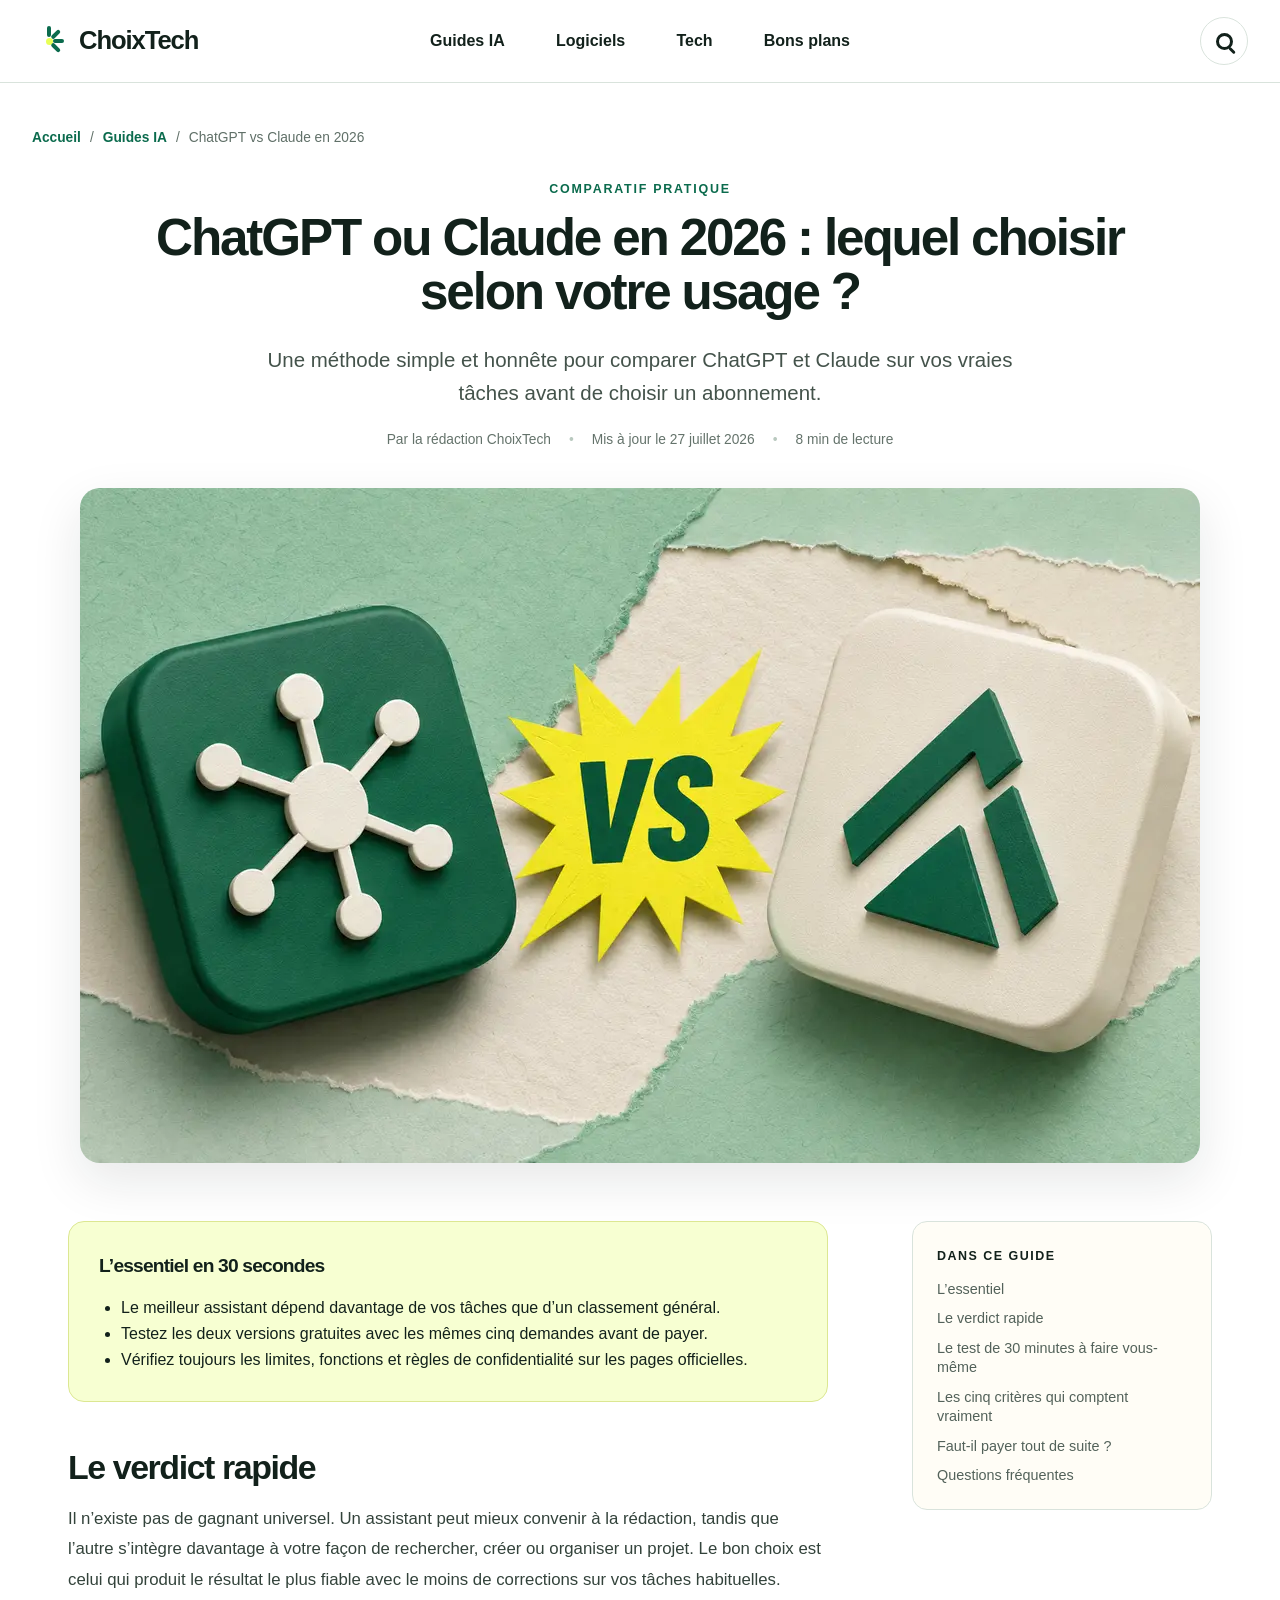
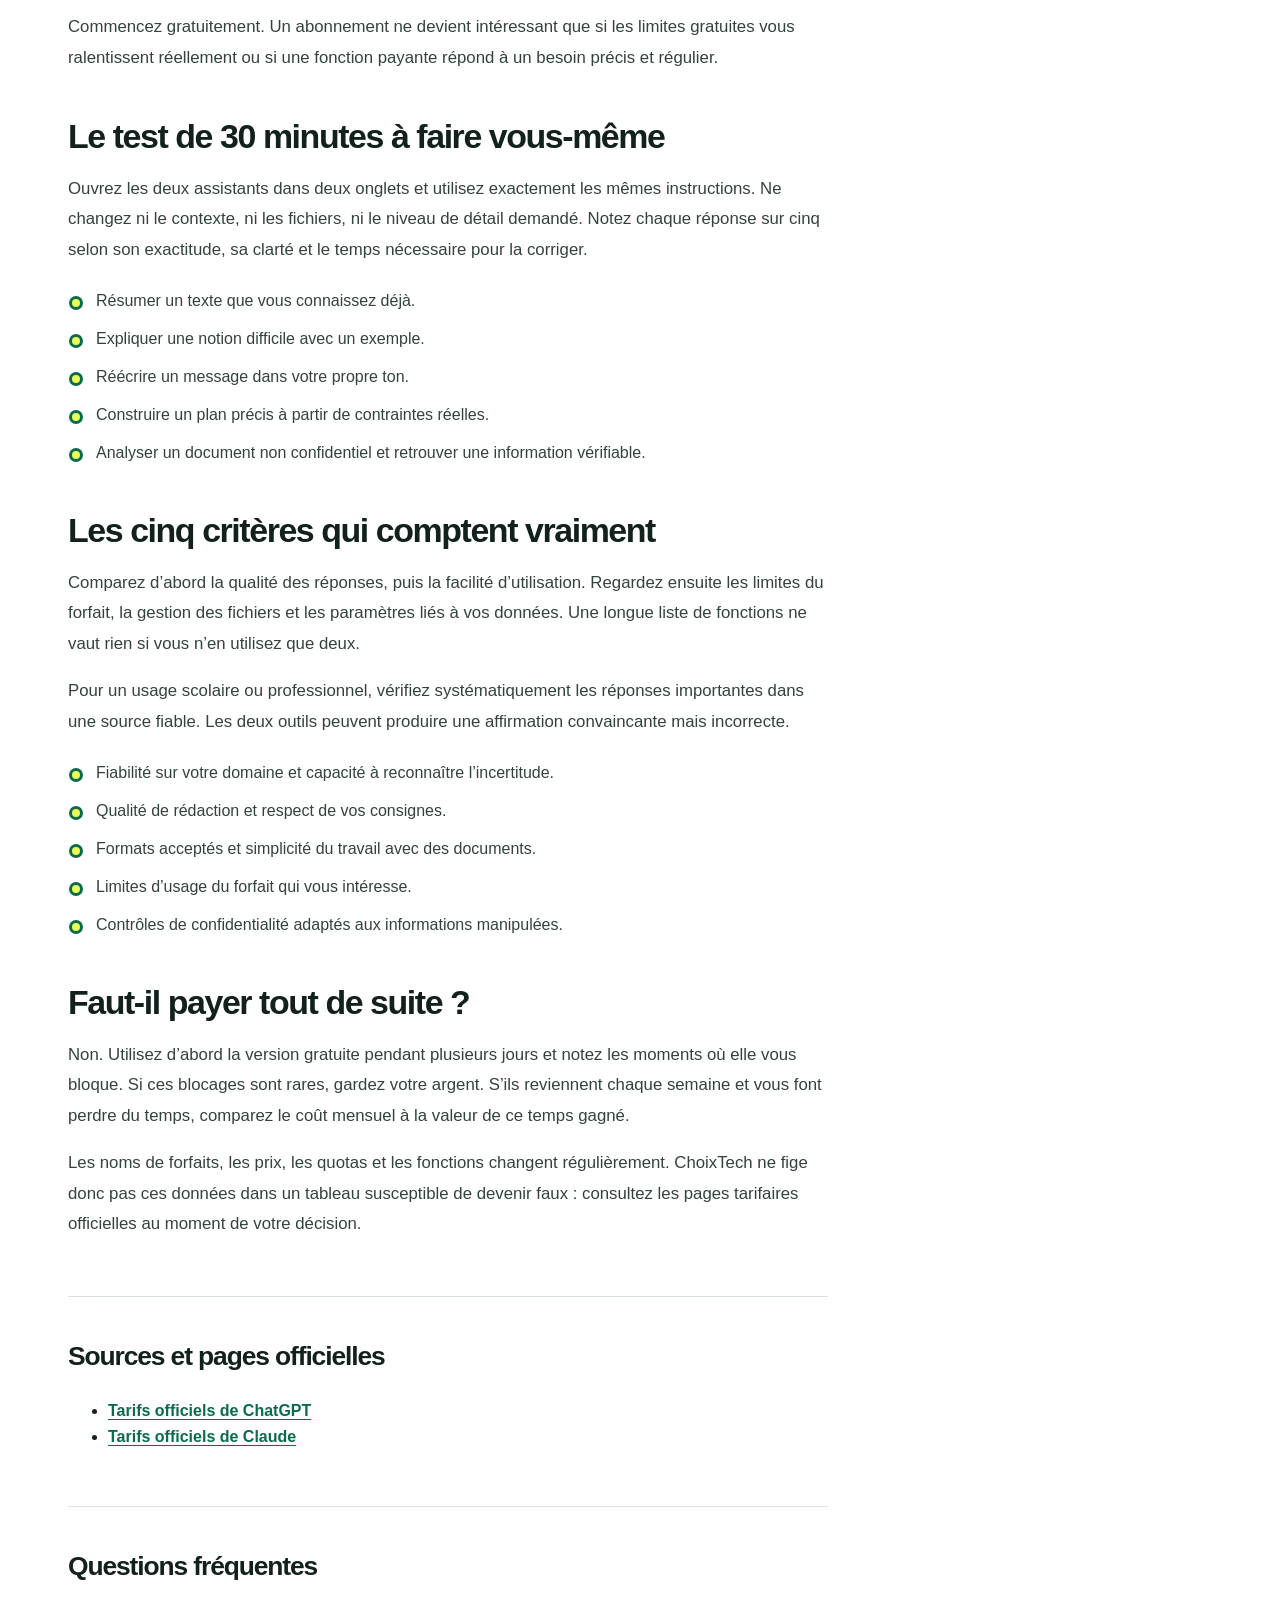
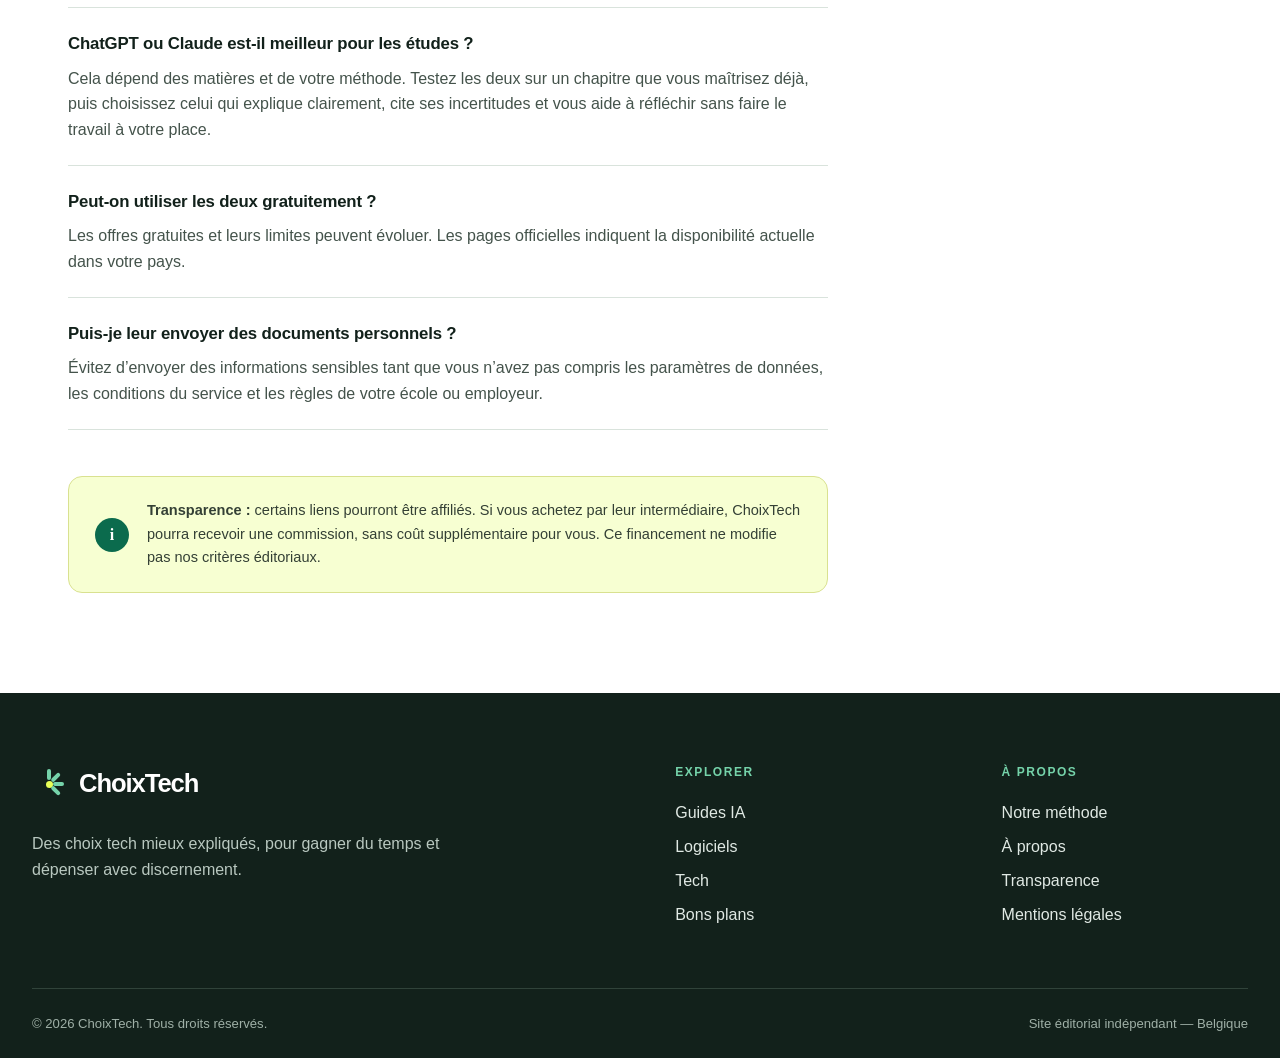
==== guides-ia/chatgpt-vs-claude-2026/index.html @ 821b6a8f "Deploy ChoixTech to GitHub Pages" ====
<!doctype html>
<html lang="fr-BE">
<head>
  <meta charset="utf-8">
  <meta name="viewport" content="width=device-width,initial-scale=1">
  <title>ChatGPT ou Claude en 2026 : lequel choisir selon votre usage ? | ChoixTech</title>
  <meta name="description" content="Une méthode simple et honnête pour comparer ChatGPT et Claude sur vos vraies tâches avant de choisir un abonnement.">
  <meta name="robots" content="index,follow,max-image-preview:large,max-snippet:-1,max-video-preview:-1">
  <link rel="canonical" href="https://choixtech.de5.net/guides-ia/chatgpt-vs-claude-2026/">
  <link rel="icon" href="/favicon.svg" type="image/svg+xml">
  <link rel="stylesheet" href="/styles.css">
  <meta property="og:type" content="article">
  <meta property="og:locale" content="fr_BE">
  <meta property="og:site_name" content="ChoixTech">
  <meta property="og:title" content="ChatGPT ou Claude en 2026 : lequel choisir selon votre usage ? | ChoixTech">
  <meta property="og:description" content="Une méthode simple et honnête pour comparer ChatGPT et Claude sur vos vraies tâches avant de choisir un abonnement.">
  <meta property="og:url" content="https://choixtech.de5.net/guides-ia/chatgpt-vs-claude-2026/">
  <meta property="og:image" content="https://choixtech.de5.net/images/compare-ai.webp">
  <meta name="twitter:card" content="summary_large_image">
  <meta name="twitter:title" content="ChatGPT ou Claude en 2026 : lequel choisir selon votre usage ? | ChoixTech">
  <meta name="twitter:description" content="Une méthode simple et honnête pour comparer ChatGPT et Claude sur vos vraies tâches avant de choisir un abonnement.">
  <meta name="twitter:image" content="https://choixtech.de5.net/images/compare-ai.webp">
</head>
<body>

  <a class="skip-link" href="#contenu">Aller au contenu</a>
  <header class="site-header">
    <div class="site-container header-inner">
      
  <a class="brand" href="/" aria-label="ChoixTech, accueil">
    <span class="brand-mark" aria-hidden="true"><i></i><i></i><i></i><i></i></span>
    <span>ChoixTech</span>
  </a>
      <nav class="desktop-nav" aria-label="Navigation principale">
        <a href="/guides-ia/">Guides IA</a><a href="/logiciels/">Logiciels</a><a href="/tech/">Tech</a><a href="/bons-plans/">Bons plans</a>
      </nav>
      <a class="search-shortcut" href="/#articles" aria-label="Parcourir les derniers guides">
        <span aria-hidden="true"></span>
      </a>
      <details class="mobile-menu">
        <summary aria-label="Ouvrir le menu"><span></span><span></span><span></span></summary>
        <nav aria-label="Navigation mobile">
          <a href="/guides-ia/">Guides IA</a><a href="/logiciels/">Logiciels</a><a href="/tech/">Tech</a><a href="/bons-plans/">Bons plans</a>
        </nav>
      </details>
    </div>
  </header>

  <main class="article-shell" id="contenu">
    <div class="site-container">
      <nav class="breadcrumb" aria-label="Fil d’Ariane">
        <a href="/">Accueil</a><span aria-hidden="true">/</span>
        <a href="/guides-ia/">Guides IA</a><span aria-hidden="true">/</span>
        <span aria-current="page">ChatGPT vs Claude en 2026</span>
      </nav>
      <header class="article-header">
        <p class="eyebrow">Comparatif pratique</p>
        <h1>ChatGPT ou Claude en 2026 : lequel choisir selon votre usage ?</h1>
        <p class="article-deck">Une méthode simple et honnête pour comparer ChatGPT et Claude sur vos vraies tâches avant de choisir un abonnement.</p>
        <div class="article-byline">
          <span>Par la rédaction ChoixTech</span>
          <span>Mis à jour le <time datetime="2026-07-27">27 juillet 2026</time></span>
          <span>8 min de lecture</span>
        </div>
      </header>
      <figure class="article-hero-image"><img src="/images/compare-ai.webp" alt="Deux assistants d’intelligence artificielle représentés face à face dans un collage vert et jaune" width="1200" height="675" fetchpriority="high"></figure>
      <div class="article-layout">
        <article class="article-body">
          <section class="takeaway-box" aria-labelledby="a-retenir">
            <h2 id="a-retenir">L’essentiel en 30 secondes</h2>
            <ul><li>Le meilleur assistant dépend davantage de vos tâches que d’un classement général.</li><li>Testez les deux versions gratuites avec les mêmes cinq demandes avant de payer.</li><li>Vérifiez toujours les limites, fonctions et règles de confidentialité sur les pages officielles.</li></ul>
          </section>
          
              <section class="article-section" id="section-1">
                <h2>Le verdict rapide</h2>
                <p>Il n’existe pas de gagnant universel. Un assistant peut mieux convenir à la rédaction, tandis que l’autre s’intègre davantage à votre façon de rechercher, créer ou organiser un projet. Le bon choix est celui qui produit le résultat le plus fiable avec le moins de corrections sur vos tâches habituelles.</p><p>Commencez gratuitement. Un abonnement ne devient intéressant que si les limites gratuites vous ralentissent réellement ou si une fonction payante répond à un besoin précis et régulier.</p>
                
              </section>
              <section class="article-section" id="section-2">
                <h2>Le test de 30 minutes à faire vous-même</h2>
                <p>Ouvrez les deux assistants dans deux onglets et utilisez exactement les mêmes instructions. Ne changez ni le contexte, ni les fichiers, ni le niveau de détail demandé. Notez chaque réponse sur cinq selon son exactitude, sa clarté et le temps nécessaire pour la corriger.</p>
                <ul><li>Résumer un texte que vous connaissez déjà.</li><li>Expliquer une notion difficile avec un exemple.</li><li>Réécrire un message dans votre propre ton.</li><li>Construire un plan précis à partir de contraintes réelles.</li><li>Analyser un document non confidentiel et retrouver une information vérifiable.</li></ul>
              </section>
              <section class="article-section" id="section-3">
                <h2>Les cinq critères qui comptent vraiment</h2>
                <p>Comparez d’abord la qualité des réponses, puis la facilité d’utilisation. Regardez ensuite les limites du forfait, la gestion des fichiers et les paramètres liés à vos données. Une longue liste de fonctions ne vaut rien si vous n’en utilisez que deux.</p><p>Pour un usage scolaire ou professionnel, vérifiez systématiquement les réponses importantes dans une source fiable. Les deux outils peuvent produire une affirmation convaincante mais incorrecte.</p>
                <ul><li>Fiabilité sur votre domaine et capacité à reconnaître l’incertitude.</li><li>Qualité de rédaction et respect de vos consignes.</li><li>Formats acceptés et simplicité du travail avec des documents.</li><li>Limites d’usage du forfait qui vous intéresse.</li><li>Contrôles de confidentialité adaptés aux informations manipulées.</li></ul>
              </section>
              <section class="article-section" id="section-4">
                <h2>Faut-il payer tout de suite ?</h2>
                <p>Non. Utilisez d’abord la version gratuite pendant plusieurs jours et notez les moments où elle vous bloque. Si ces blocages sont rares, gardez votre argent. S’ils reviennent chaque semaine et vous font perdre du temps, comparez le coût mensuel à la valeur de ce temps gagné.</p><p>Les noms de forfaits, les prix, les quotas et les fonctions changent régulièrement. ChoixTech ne fige donc pas ces données dans un tableau susceptible de devenir faux : consultez les pages tarifaires officielles au moment de votre décision.</p>
                
              </section>
          <section class="sources-box"><h2>Sources et pages officielles</h2><ul><li><a href="https://chatgpt.com/pricing/" target="_blank" rel="noopener noreferrer">Tarifs officiels de ChatGPT</a></li><li><a href="https://claude.com/pricing" target="_blank" rel="noopener noreferrer">Tarifs officiels de Claude</a></li></ul></section>
          <section class="faq-block" aria-labelledby="questions">
            <h2 id="questions">Questions fréquentes</h2>
            <div class="faq-item"><h3>ChatGPT ou Claude est-il meilleur pour les études ?</h3><p>Cela dépend des matières et de votre méthode. Testez les deux sur un chapitre que vous maîtrisez déjà, puis choisissez celui qui explique clairement, cite ses incertitudes et vous aide à réfléchir sans faire le travail à votre place.</p></div><div class="faq-item"><h3>Peut-on utiliser les deux gratuitement ?</h3><p>Les offres gratuites et leurs limites peuvent évoluer. Les pages officielles indiquent la disponibilité actuelle dans votre pays.</p></div><div class="faq-item"><h3>Puis-je leur envoyer des documents personnels ?</h3><p>Évitez d’envoyer des informations sensibles tant que vous n’avez pas compris les paramètres de données, les conditions du service et les règles de votre école ou employeur.</p></div>
          </section>
          
  <aside class="disclosure" aria-label="Transparence sur l’affiliation">
    <span class="disclosure-icon" aria-hidden="true">i</span>
    <p><strong>Transparence :</strong> certains liens pourront être affiliés. Si vous achetez par leur intermédiaire, ChoixTech pourra recevoir une commission, sans coût supplémentaire pour vous. Ce financement ne modifie pas nos critères éditoriaux.</p>
  </aside>
        </article>
        <aside class="article-sidebar">
          <div class="article-sidebar-inner">
            <h2>Dans ce guide</h2>
            <nav aria-label="Sommaire de l’article">
              <a href="#a-retenir">L’essentiel</a>
              <a href="#section-1">Le verdict rapide</a><a href="#section-2">Le test de 30 minutes à faire vous-même</a><a href="#section-3">Les cinq critères qui comptent vraiment</a><a href="#section-4">Faut-il payer tout de suite ?</a>
              <a href="#questions">Questions fréquentes</a>
            </nav>
          </div>
        </aside>
      </div>
    </div>
  </main>

  <footer class="site-footer">
    <div class="site-container footer-grid">
      <div class="footer-intro">
        
  <a class="brand" href="/" aria-label="ChoixTech, accueil">
    <span class="brand-mark" aria-hidden="true"><i></i><i></i><i></i><i></i></span>
    <span>ChoixTech</span>
  </a>
        <p>Des choix tech mieux expliqués, pour gagner du temps et dépenser avec discernement.</p>
      </div>
      <div class="footer-column">
        <h2>Explorer</h2>
        <a href="/guides-ia/">Guides IA</a><a href="/logiciels/">Logiciels</a><a href="/tech/">Tech</a><a href="/bons-plans/">Bons plans</a>
      </div>
      <div class="footer-column">
        <h2>À propos</h2>
        <a href="/methodologie/">Notre méthode</a>
        <a href="/a-propos/">À propos</a>
        <a href="/transparence/">Transparence</a>
        <a href="/mentions-legales/">Mentions légales</a>
      </div>
    </div>
    <div class="site-container footer-bottom">
      <p>© 2026 ChoixTech. Tous droits réservés.</p>
      <p>Site éditorial indépendant — Belgique</p>
    </div>
  </footer>
<script type="application/ld+json">{"@context":"https://schema.org","@type":"WebSite","name":"ChoixTech","url":"https://choixtech.de5.net","description":"Des comparatifs indépendants, des guides pratiques et des bons plans expliqués clairement pour choisir vos outils IA, logiciels et produits tech.","inLanguage":"fr-BE","publisher":{"@type":"Organization","name":"ChoixTech","url":"https://choixtech.de5.net"}}</script>
<script type="application/ld+json">{"@context":"https://schema.org","@type":"Article","headline":"ChatGPT ou Claude en 2026 : lequel choisir selon votre usage ?","description":"Une méthode simple et honnête pour comparer ChatGPT et Claude sur vos vraies tâches avant de choisir un abonnement.","image":["https://choixtech.de5.net/images/compare-ai.webp"],"datePublished":"2026-07-27","dateModified":"2026-07-27","inLanguage":"fr-BE","mainEntityOfPage":"https://choixtech.de5.net/guides-ia/chatgpt-vs-claude-2026/","author":{"@type":"Organization","name":"Rédaction ChoixTech","url":"https://choixtech.de5.net/a-propos/"},"publisher":{"@type":"Organization","name":"ChoixTech","url":"https://choixtech.de5.net"}}</script>
<script type="application/ld+json">{"@context":"https://schema.org","@type":"BreadcrumbList","itemListElement":[{"@type":"ListItem","position":1,"name":"Accueil","item":"https://choixtech.de5.net/"},{"@type":"ListItem","position":2,"name":"Guides IA","item":"https://choixtech.de5.net/guides-ia/"},{"@type":"ListItem","position":3,"name":"ChatGPT vs Claude en 2026","item":"https://choixtech.de5.net/guides-ia/chatgpt-vs-claude-2026/"}]}</script>
</body>
</html>
---- styles.css ----
:root {
  --ink: #12211b;
  --muted: #44534b;
  --green: #0b6b4d;
  --green-dark: #07543d;
  --lemon: #e8ff57;
  --lemon-pale: #f7ffd2;
  --mint: #e9f7f0;
  --paper: #fffdf6;
  --line: #d9e3dc;
  --white: #fff;
  --content: 1336px;
  --shadow: 0 18px 50px rgba(18, 33, 27, 0.1);
}

* { box-sizing: border-box; }
html { scroll-behavior: smooth; }
body {
  margin: 0;
  background: var(--white);
  color: var(--ink);
  font-family: "Avenir Next", "Segoe UI", "Helvetica Neue", Arial, sans-serif;
  font-size: 16px;
  line-height: 1.62;
  -webkit-font-smoothing: antialiased;
}
a { color: inherit; text-decoration: none; }
img { display: block; max-width: 100%; }
h1, h2, h3, p { margin-top: 0; }
h1, h2, h3, .brand {
  font-family: "Arial Black", "Avenir Next", "Segoe UI", Arial, sans-serif;
  letter-spacing: -0.042em;
}
::selection { background: var(--lemon); }
:focus-visible { outline: 3px solid var(--green); outline-offset: 4px; }
.site-container { width: min(calc(100% - 64px), var(--content)); margin-inline: auto; }
.skip-link {
  position: fixed; z-index: 100; top: 12px; left: 12px;
  padding: 10px 16px; border-radius: 999px; background: var(--ink);
  color: #fff; transform: translateY(-160%);
}
.skip-link:focus { transform: translateY(0); }

.site-header {
  position: sticky; z-index: 50; top: 0; border-bottom: 1px solid var(--line);
  background: rgba(255,255,255,.94); backdrop-filter: blur(16px);
}
.header-inner {
  display: grid; grid-template-columns: 1fr auto 1fr;
  align-items: center; min-height: 82px;
}
.brand {
  display: inline-flex; align-items: center; justify-self: start; gap: 13px;
  width: max-content; font-size: clamp(1.35rem,2vw,1.85rem); font-weight: 900;
}
.brand-mark { position: relative; display: inline-block; width: 34px; height: 34px; flex: 0 0 34px; }
.brand-mark::before {
  position: absolute; top: 14px; left: 14px; width: 7px; height: 7px;
  border-radius: 50%; background: var(--lemon); content: "";
}
.brand-mark i {
  position: absolute; top: 2px; left: 15px; width: 4px; height: 11px;
  border-radius: 99px; background: var(--green); transform-origin: 2px 15px;
}
.brand-mark i:nth-child(2){transform:rotate(45deg)}
.brand-mark i:nth-child(3){transform:rotate(90deg)}
.brand-mark i:nth-child(4){transform:rotate(135deg)}
.desktop-nav { display:flex; align-items:center; gap:clamp(28px,4vw,64px); font-weight:750; }
.desktop-nav a { position:relative; padding-block:28px; }
.desktop-nav a::after {
  position:absolute; right:0; bottom:20px; left:0; height:3px; border-radius:99px;
  background:var(--green); content:""; transform:scaleX(0); transform-origin:left;
  transition:transform .18s ease;
}
.desktop-nav a:hover::after { transform:scaleX(1); }
.search-shortcut {
  display:grid; width:48px; height:48px; place-items:center; justify-self:end;
  border:1px solid var(--line); border-radius:50%; transition:.18s ease;
}
.search-shortcut span {
  position:relative; width:17px; height:17px; border:3px solid var(--ink); border-radius:50%;
}
.search-shortcut span::after {
  position:absolute; right:-6px; bottom:-5px; width:8px; height:3px;
  border-radius:99px; background:var(--ink); content:""; transform:rotate(45deg);
}
.search-shortcut:hover { border-color:var(--green); background:var(--mint); transform:translateY(-2px); }
.mobile-menu { display:none; }

.hero {
  overflow:hidden; border-bottom:1px solid var(--line);
  background:radial-gradient(circle at 88% 25%,rgba(232,255,87,.2),transparent 28%),linear-gradient(#fff,#fffef9);
}
.hero-grid { display:grid; grid-template-columns:.88fr 1.12fr; align-items:center; min-height:540px; }
.hero-copy { position:relative; z-index:2; padding:72px 36px 76px 0; }
.hero-dash { display:block; width:50px; height:5px; margin-bottom:22px; border-radius:99px; background:var(--lemon); }
.eyebrow {
  margin-bottom:13px; color:var(--green); font-size:.78rem; font-weight:850;
  letter-spacing:.14em; line-height:1.3; text-transform:uppercase;
}
.hero h1 {
  max-width:690px; margin-bottom:22px; font-size:clamp(3.15rem,4.6vw,5rem);
  font-weight:900; line-height:1.02;
}
.hero-lead { max-width:590px; margin-bottom:30px; color:var(--muted); font-size:clamp(1.16rem,1.8vw,1.42rem); }
.hero-actions { display:flex; align-items:center; flex-wrap:wrap; gap:12px; }
.button {
  display:inline-flex; min-height:54px; align-items:center; justify-content:center;
  gap:11px; padding:14px 24px; border:1px solid transparent; border-radius:9px;
  font-weight:850; line-height:1.2; transition:.18s ease;
}
.button-primary { background:var(--green); box-shadow:0 10px 24px rgba(11,107,77,.2); color:#fff; }
.button-primary:hover { background:var(--green-dark); box-shadow:0 14px 32px rgba(11,107,77,.27); transform:translateY(-2px); }
.button-quiet { border-color:#b9c9bf; background:rgba(255,255,255,.75); }
.button-quiet:hover { border-color:var(--green); background:var(--mint); transform:translateY(-2px); }
.hero-visual { align-self:stretch; min-height:540px; }
.hero-visual img { width:100%; height:100%; object-fit:cover; object-position:53% center; }

.trust-strip { border-bottom:1px solid var(--line); }
.trust-grid { display:grid; grid-template-columns:repeat(3,1fr); min-height:88px; }
.trust-grid>div { display:flex; align-items:center; justify-content:center; gap:18px; padding:16px 28px; font-weight:750; }
.trust-grid>div+div { border-left:1px solid var(--line); }
.trust-icon {
  display:grid; width:38px; height:38px; flex:0 0 38px; place-items:center;
  border:2px solid var(--green); color:var(--green); font-size:.82rem; font-weight:900;
}
.shield-icon { border-radius:9px 9px 15px 15px; }
.calendar-icon { border-radius:8px; }
.bubble-icon { border-radius:50%; font-size:1.1rem; }

.section { padding-block:96px; }
.section-tint { background:var(--mint); }
.section-heading {
  display:grid; grid-template-columns:1fr minmax(280px,470px); align-items:end;
  gap:40px; margin-bottom:42px;
}
.section-heading h2,.method-intro h2,.page-hero h1,.article-header h1,.content-page h1 {
  margin-bottom:0; font-size:clamp(2.15rem,4vw,3.65rem); font-weight:900; line-height:1.06;
}
.section-heading>p { margin-bottom:3px; color:var(--muted); font-size:1.05rem; }
.featured-grid,.category-articles { display:grid; grid-template-columns:repeat(3,minmax(0,1fr)); gap:24px; }
.article-card { min-width:0; }
.article-card-link {
  display:flex; height:100%; flex-direction:column; overflow:hidden;
  border:1px solid var(--line); border-radius:14px; background:#fff; transition:.2s ease;
}
.article-card-link:hover { border-color:var(--green); box-shadow:var(--shadow); transform:translateY(-5px); }
.article-card-image {
  aspect-ratio:16/9; overflow:hidden; margin:12px 12px 0; border-radius:9px; background:var(--mint);
}
.article-card-image img { width:100%; height:100%; object-fit:cover; transition:transform .26s ease; }
.article-card-link:hover .article-card-image img { transform:scale(1.025); }
.article-card-placeholder {
  display:grid; aspect-ratio:16/9; margin:12px 12px 0; place-items:center;
  border-radius:9px; background:var(--mint); color:var(--green); font-size:3rem; font-weight:900;
}
.article-card-body { display:flex; flex:1; flex-direction:column; padding:21px 22px 24px; }
.article-card-meta {
  display:flex; justify-content:space-between; gap:16px; margin-bottom:12px;
  color:var(--green); font-size:.75rem; font-weight:850; letter-spacing:.06em; text-transform:uppercase;
}
.article-card h3 { margin-bottom:13px; font-size:clamp(1.35rem,2.2vw,1.75rem); font-weight:900; line-height:1.12; }
.article-card p { margin-bottom:20px; color:var(--muted); font-size:.95rem; }
.text-link { display:inline-flex; align-items:center; gap:8px; margin-top:auto; color:var(--green); font-weight:850; }
.text-link span { transition:transform .18s ease; }
a:hover .text-link span,.text-link:hover span { transform:translateX(4px); }
.text-link-large { margin-top:12px; font-size:1.04rem; }

.category-grid { display:grid; grid-template-columns:repeat(4,minmax(0,1fr)); gap:18px; }
.category-card {
  display:flex; min-height:340px; flex-direction:column; align-items:flex-start;
  padding:28px; border:1px solid rgba(11,107,77,.2); border-radius:18px;
  background:rgba(255,255,255,.86); transition:.18s ease;
}
.category-card:hover { border-color:var(--green); background:#fff; box-shadow:0 16px 40px rgba(11,107,77,.1); transform:translateY(-4px); }
.category-icon {
  display:grid; width:52px; height:52px; margin-bottom:34px; place-items:center;
  border-radius:50%; background:var(--lemon); font-size:1.45rem; font-weight:900;
}
.category-kicker { color:var(--green); font-size:.72rem; font-weight:850; letter-spacing:.09em; text-transform:uppercase; }
.category-card h3 { margin:6px 0 10px; font-size:1.75rem; font-weight:900; }
.category-card p { color:var(--muted); font-size:.92rem; }
.category-count { margin-top:auto; border-bottom:2px solid var(--lemon); font-size:.85rem; font-weight:850; }

.method-section { display:grid; grid-template-columns:.9fr 1.1fr; align-items:start; gap:clamp(60px,9vw,140px); }
.method-intro { position:sticky; top:130px; }
.method-intro h2 { margin-bottom:24px; }
.method-intro>p:not(.eyebrow) { max-width:620px; color:var(--muted); font-size:1.05rem; }
.method-list { margin:0; padding:0; list-style:none; }
.method-list li { display:grid; grid-template-columns:70px 1fr; gap:18px; padding:30px 0; border-top:1px solid var(--line); }
.method-list li:last-child { border-bottom:1px solid var(--line); }
.method-list>li>span { color:var(--green); font-size:.82rem; font-weight:900; }
.method-list h3 { margin-bottom:7px; font-size:1.4rem; }
.method-list p { margin:0; color:var(--muted); }
.disclosure-wrap { padding-bottom:92px; }
.disclosure {
  display:grid; grid-template-columns:auto 1fr; align-items:center; gap:18px;
  padding:22px 26px; border:1px solid #d9e190; border-radius:14px; background:var(--lemon-pale);
}
.disclosure p { margin:0; color:#344035; font-size:.91rem; }
.disclosure-icon {
  display:grid; width:34px; height:34px; place-items:center; border-radius:50%;
  background:var(--green); color:#fff; font-family:Georgia,serif; font-weight:700;
}

.site-footer { padding-top:70px; background:var(--ink); color:#fff; }
.site-footer .brand-mark i { background:#75d3aa; }
.footer-grid { display:grid; grid-template-columns:1.6fr .7fr .7fr; gap:80px; padding-bottom:60px; }
.footer-intro p { max-width:420px; margin:22px 0 0; color:#b9c8c0; }
.footer-column { display:flex; flex-direction:column; align-items:flex-start; gap:8px; }
.footer-column h2 {
  margin-bottom:10px; color:#75d3aa; font-family:inherit; font-size:.75rem;
  letter-spacing:.13em; text-transform:uppercase;
}
.footer-column a { color:#e0e9e4; }
.footer-column a:hover { color:var(--lemon); }
.footer-bottom {
  display:flex; justify-content:space-between; gap:30px; padding-block:24px;
  border-top:1px solid #30433a; color:#9fb0a7; font-size:.82rem;
}
.footer-bottom p { margin:0; }

.page-hero {
  padding:88px 0 72px; border-bottom:1px solid var(--line);
  background:radial-gradient(circle at 88% 20%,rgba(232,255,87,.48),transparent 19%),var(--mint);
}
.page-hero-inner { display:grid; grid-template-columns:.9fr minmax(280px,.55fr); align-items:end; gap:80px; }
.page-hero h1 { margin-bottom:20px; }
.page-hero-copy>p:last-child { max-width:720px; margin:0; color:var(--muted); font-size:1.17rem; }
.page-stat { padding:28px; border:1px solid rgba(11,107,77,.25); border-radius:18px; background:rgba(255,255,255,.72); }
.page-stat strong { display:block; margin-bottom:4px; font-size:2.35rem; line-height:1; }
.page-stat span { color:var(--muted); font-size:.92rem; }
.empty-category {
  display:grid; grid-template-columns:auto 1fr; gap:24px; padding:34px;
  border:1px solid var(--line); border-radius:18px; background:var(--paper);
}
.empty-category>span { display:grid; width:54px; height:54px; place-items:center; border-radius:50%; background:var(--lemon); font-size:1.5rem; }
.empty-category h2 { margin-bottom:8px; font-size:1.5rem; }
.empty-category p { margin:0; color:var(--muted); }

.article-shell { padding:44px 0 100px; }
.breadcrumb { display:flex; flex-wrap:wrap; gap:9px; margin-bottom:32px; color:#607068; font-size:.86rem; }
.breadcrumb a { color:var(--green); font-weight:750; }
.article-header { max-width:1040px; margin-inline:auto; text-align:center; }
.article-header h1 { margin-bottom:24px; }
.article-deck { max-width:780px; margin:0 auto 20px; color:var(--muted); font-size:clamp(1.08rem,2vw,1.28rem); }
.article-byline { display:flex; justify-content:center; flex-wrap:wrap; gap:10px 18px; margin-bottom:36px; color:#64736b; font-size:.86rem; }
.article-byline span+span::before { margin-right:18px; color:#b9c9bf; content:"•"; }
.article-hero-image { overflow:hidden; max-width:1120px; margin:0 auto 58px; border-radius:20px; background:var(--mint); box-shadow:var(--shadow); }
.article-hero-image img { width:100%; aspect-ratio:16/9; object-fit:cover; }
.article-layout { display:grid; grid-template-columns:minmax(0,760px) minmax(220px,300px); justify-content:center; gap:84px; }
.takeaway-box { margin-bottom:46px; padding:28px 30px; border:1px solid #dce792; border-radius:16px; background:var(--lemon-pale); }
.takeaway-box h2 { margin-bottom:14px; font-size:1.2rem; }
.takeaway-box ul { margin:0; padding-left:22px; }
.article-section { margin-bottom:44px; }
.article-section h2 { margin-bottom:17px; font-size:clamp(1.65rem,3vw,2.12rem); line-height:1.16; }
.article-section p { color:#33433b; font-size:1.05rem; line-height:1.82; }
.article-section ul { margin:22px 0; padding:0; list-style:none; }
.article-section li { position:relative; padding-left:28px; color:#33433b; line-height:1.75; }
.article-section li::before {
  position:absolute; top:.72em; left:4px; width:8px; height:8px; border-radius:50%;
  background:var(--lemon); box-shadow:0 0 0 3px var(--green); content:"";
}
.article-section li+li { margin-top:10px; }
.article-sidebar-inner { position:sticky; top:116px; padding:24px; border:1px solid var(--line); border-radius:15px; background:var(--paper); }
.article-sidebar h2 { margin-bottom:14px; font-family:inherit; font-size:.78rem; letter-spacing:.12em; text-transform:uppercase; }
.article-sidebar nav { display:flex; flex-direction:column; gap:10px; }
.article-sidebar a { color:#53625a; font-size:.9rem; line-height:1.35; }
.article-sidebar a:hover { color:var(--green); }
.sources-box,.faq-block { margin-top:56px; padding-top:38px; border-top:1px solid var(--line); }
.sources-box h2,.faq-block h2 { margin-bottom:20px; font-size:1.65rem; }
.sources-box a { color:var(--green); font-weight:750; text-decoration:underline; text-underline-offset:3px; }
.faq-item { padding:22px 0; border-top:1px solid var(--line); }
.faq-item:last-child { border-bottom:1px solid var(--line); }
.faq-item h3 { margin-bottom:8px; font-family:inherit; font-size:1.05rem; letter-spacing:-.01em; }
.faq-item p { margin:0; color:var(--muted); }
.article-body>.disclosure { margin-top:46px; }

.content-page { max-width:860px; padding:72px 0 100px; }
.content-page h1 { margin-bottom:24px; }
.content-page .lead { margin-bottom:44px; color:var(--muted); font-size:1.22rem; }
.content-page section { margin-top:44px; }
.content-page h2 { margin-bottom:14px; font-size:1.65rem; }
.content-page p,.content-page li { color:#33433b; line-height:1.8; }
.content-page li+li { margin-top:8px; }
.legal-placeholder { padding:20px 22px; border:1px solid #e7c96d; border-radius:12px; background:#fff8d8; }
.not-found { min-height:60vh; padding:100px 0; text-align:center; }
.not-found strong { display:block; color:var(--green); font-size:5rem; line-height:1; }
.not-found h1 { margin:18px 0 12px; font-size:2.7rem; }
.not-found p { margin-bottom:28px; color:var(--muted); }

@media (max-width:1080px){
  .site-container{width:min(calc(100% - 48px),var(--content))}
  .desktop-nav{gap:25px}
  .hero-grid{grid-template-columns:.95fr 1.05fr}
  .hero h1{font-size:clamp(2.85rem,5vw,4.1rem)}
  .category-grid{grid-template-columns:repeat(2,minmax(0,1fr))}
  .category-card{min-height:300px}
  .article-layout{grid-template-columns:minmax(0,740px)}
  .article-sidebar{display:none}
}
@media (max-width:820px){
  .site-container{width:min(calc(100% - 36px),var(--content))}
  .header-inner{display:flex; min-height:72px; justify-content:space-between}
  .desktop-nav,.search-shortcut{display:none}
  .mobile-menu{position:relative; display:block}
  .mobile-menu summary{
    display:flex; width:46px; height:46px; cursor:pointer; flex-direction:column;
    align-items:center; justify-content:center; gap:5px; border:1px solid var(--line);
    border-radius:50%; list-style:none;
  }
  .mobile-menu summary::-webkit-details-marker{display:none}
  .mobile-menu summary span{width:18px;height:2px;border-radius:99px;background:var(--ink)}
  .mobile-menu nav{
    position:absolute; top:58px; right:0; display:flex; width:min(310px,calc(100vw - 36px));
    flex-direction:column; gap:4px; padding:12px; border:1px solid var(--line);
    border-radius:14px; background:#fff; box-shadow:var(--shadow);
  }
  .mobile-menu nav a{padding:11px 13px;border-radius:8px;font-weight:750}
  .mobile-menu nav a:hover{background:var(--mint)}
  .hero-grid{grid-template-columns:1fr}
  .hero-copy{padding:68px 0 28px;text-align:center}
  .hero-dash{margin-inline:auto}
  .hero h1,.hero-lead{margin-inline:auto}
  .hero-actions{justify-content:center}
  .hero-visual{min-height:390px}
  .hero-visual img{object-position:center}
  .trust-grid{grid-template-columns:1fr;padding-block:9px}
  .trust-grid>div{justify-content:flex-start;padding:14px 6px}
  .trust-grid>div+div{border-top:1px solid var(--line);border-left:0}
  .section{padding-block:72px}
  .section-heading{grid-template-columns:1fr;gap:18px}
  .featured-grid,.category-articles{grid-template-columns:1fr}
  .method-section{grid-template-columns:1fr;gap:42px}
  .method-intro{position:static}
  .footer-grid{grid-template-columns:1fr 1fr;gap:48px}
  .footer-intro{grid-column:1/-1}
  .page-hero-inner{grid-template-columns:1fr;gap:34px}
  .page-stat{max-width:360px}
}
@media (max-width:560px){
  .site-container{width:min(calc(100% - 28px),var(--content))}
  .brand{gap:9px;font-size:1.32rem}
  .brand-mark{transform:scale(.86);transform-origin:left center}
  .hero-copy{padding-top:52px}
  .hero h1{font-size:clamp(2.45rem,12vw,3.2rem)}
  .hero-actions{align-items:stretch;flex-direction:column}
  .button{width:100%}
  .hero-visual{min-height:285px}
  .section-heading h2,.method-intro h2,.page-hero h1,.article-header h1,.content-page h1{font-size:2.3rem}
  .category-grid{grid-template-columns:1fr}
  .method-list li{grid-template-columns:46px 1fr}
  .disclosure{grid-template-columns:1fr}
  .footer-grid{grid-template-columns:1fr}
  .footer-intro{grid-column:auto}
  .footer-bottom{align-items:flex-start;flex-direction:column;gap:8px}
  .page-hero{padding:58px 0 52px}
  .empty-category{grid-template-columns:1fr}
  .article-header{text-align:left}
  .article-byline{justify-content:flex-start}
  .article-byline span+span::before{display:none}
  .article-hero-image{margin-bottom:38px;border-radius:13px}
  .takeaway-box{padding:22px}
}
@media (prefers-reduced-motion:reduce){
  html{scroll-behavior:auto}
  *,*::before,*::after{transition-duration:.01ms!important}
}
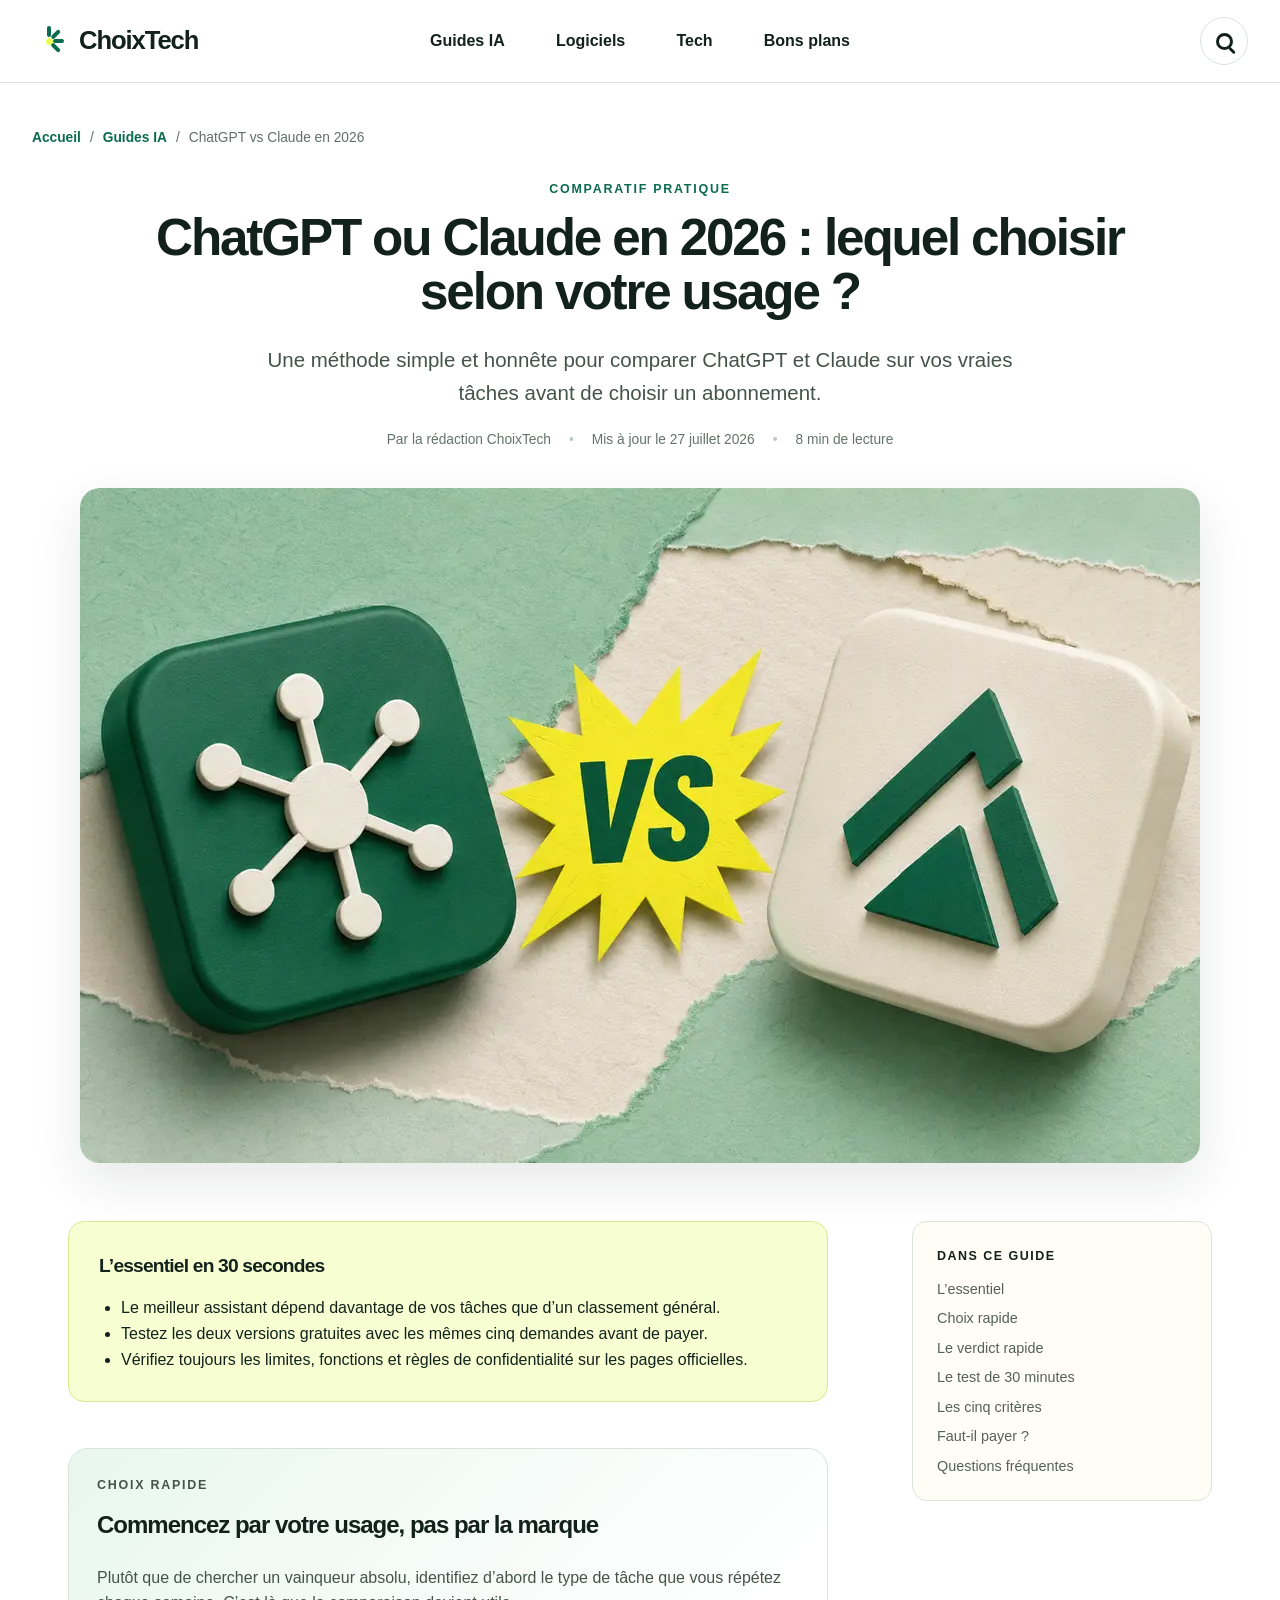
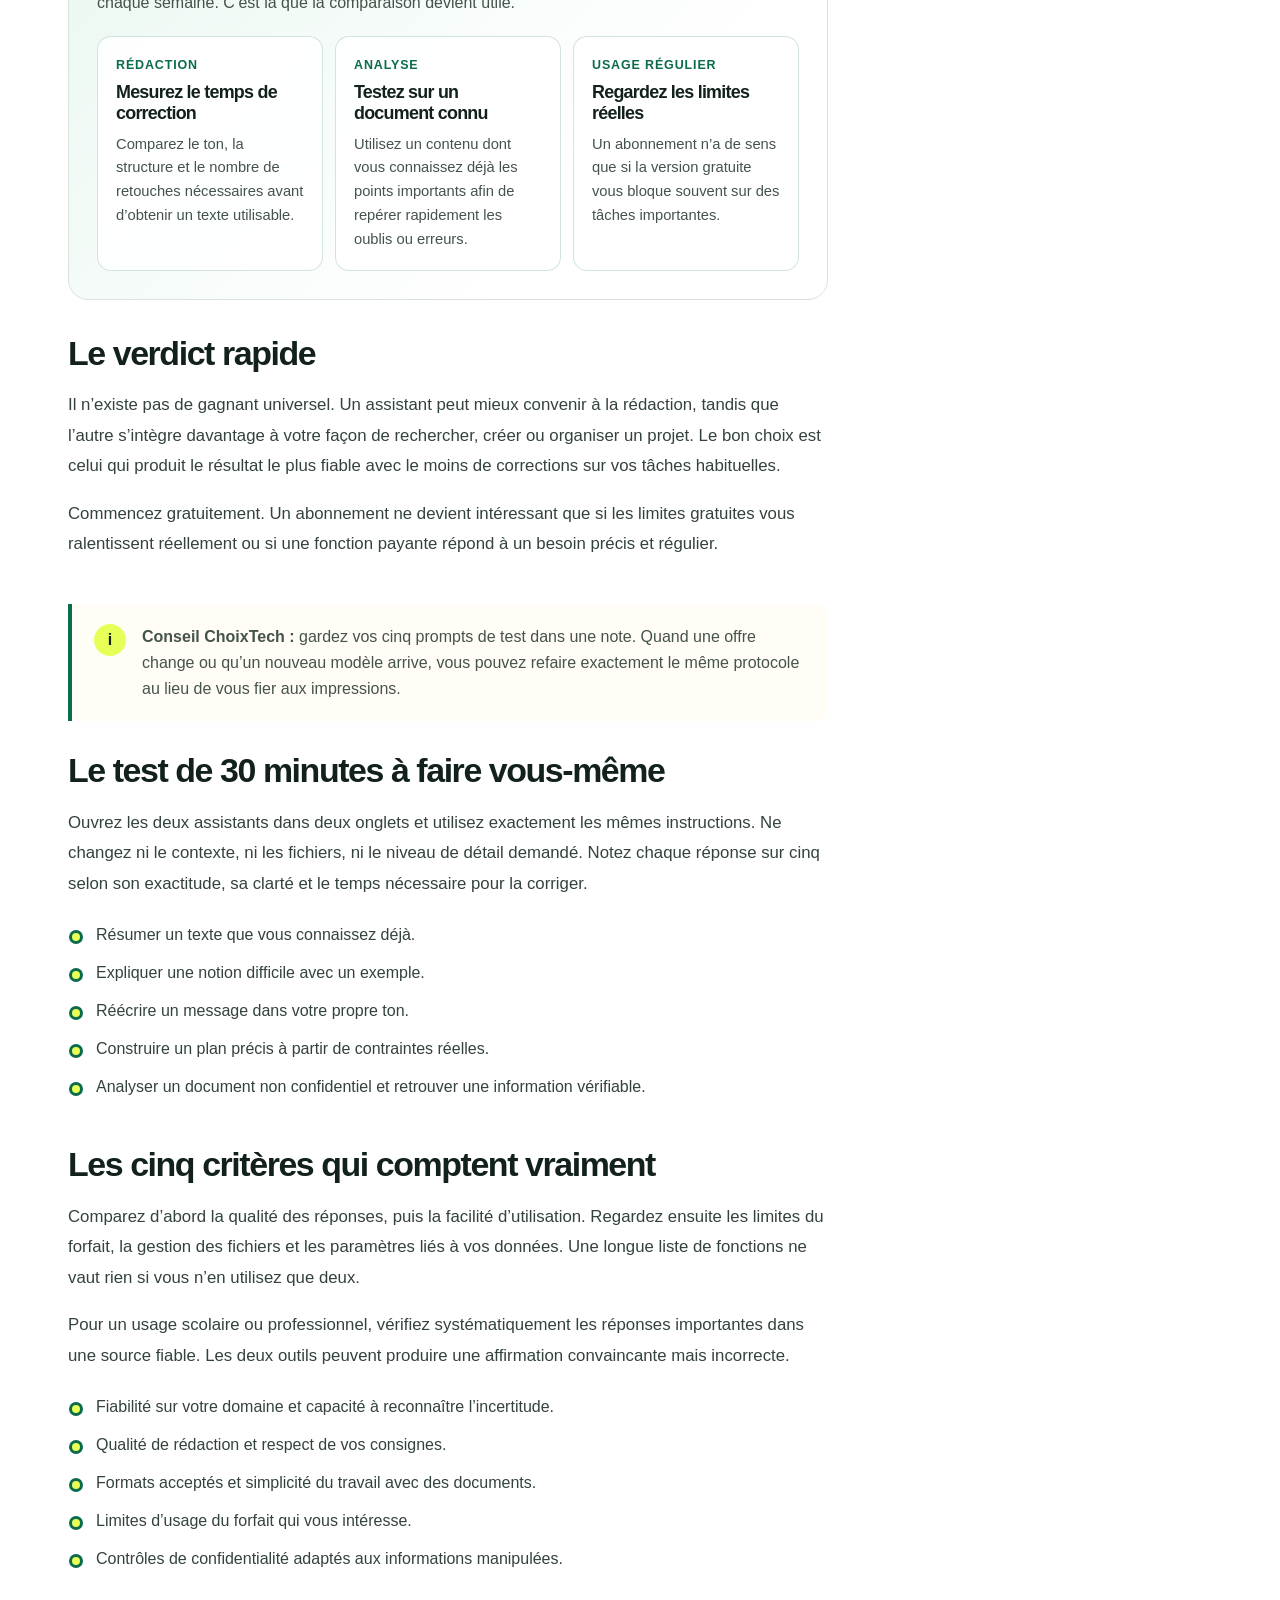
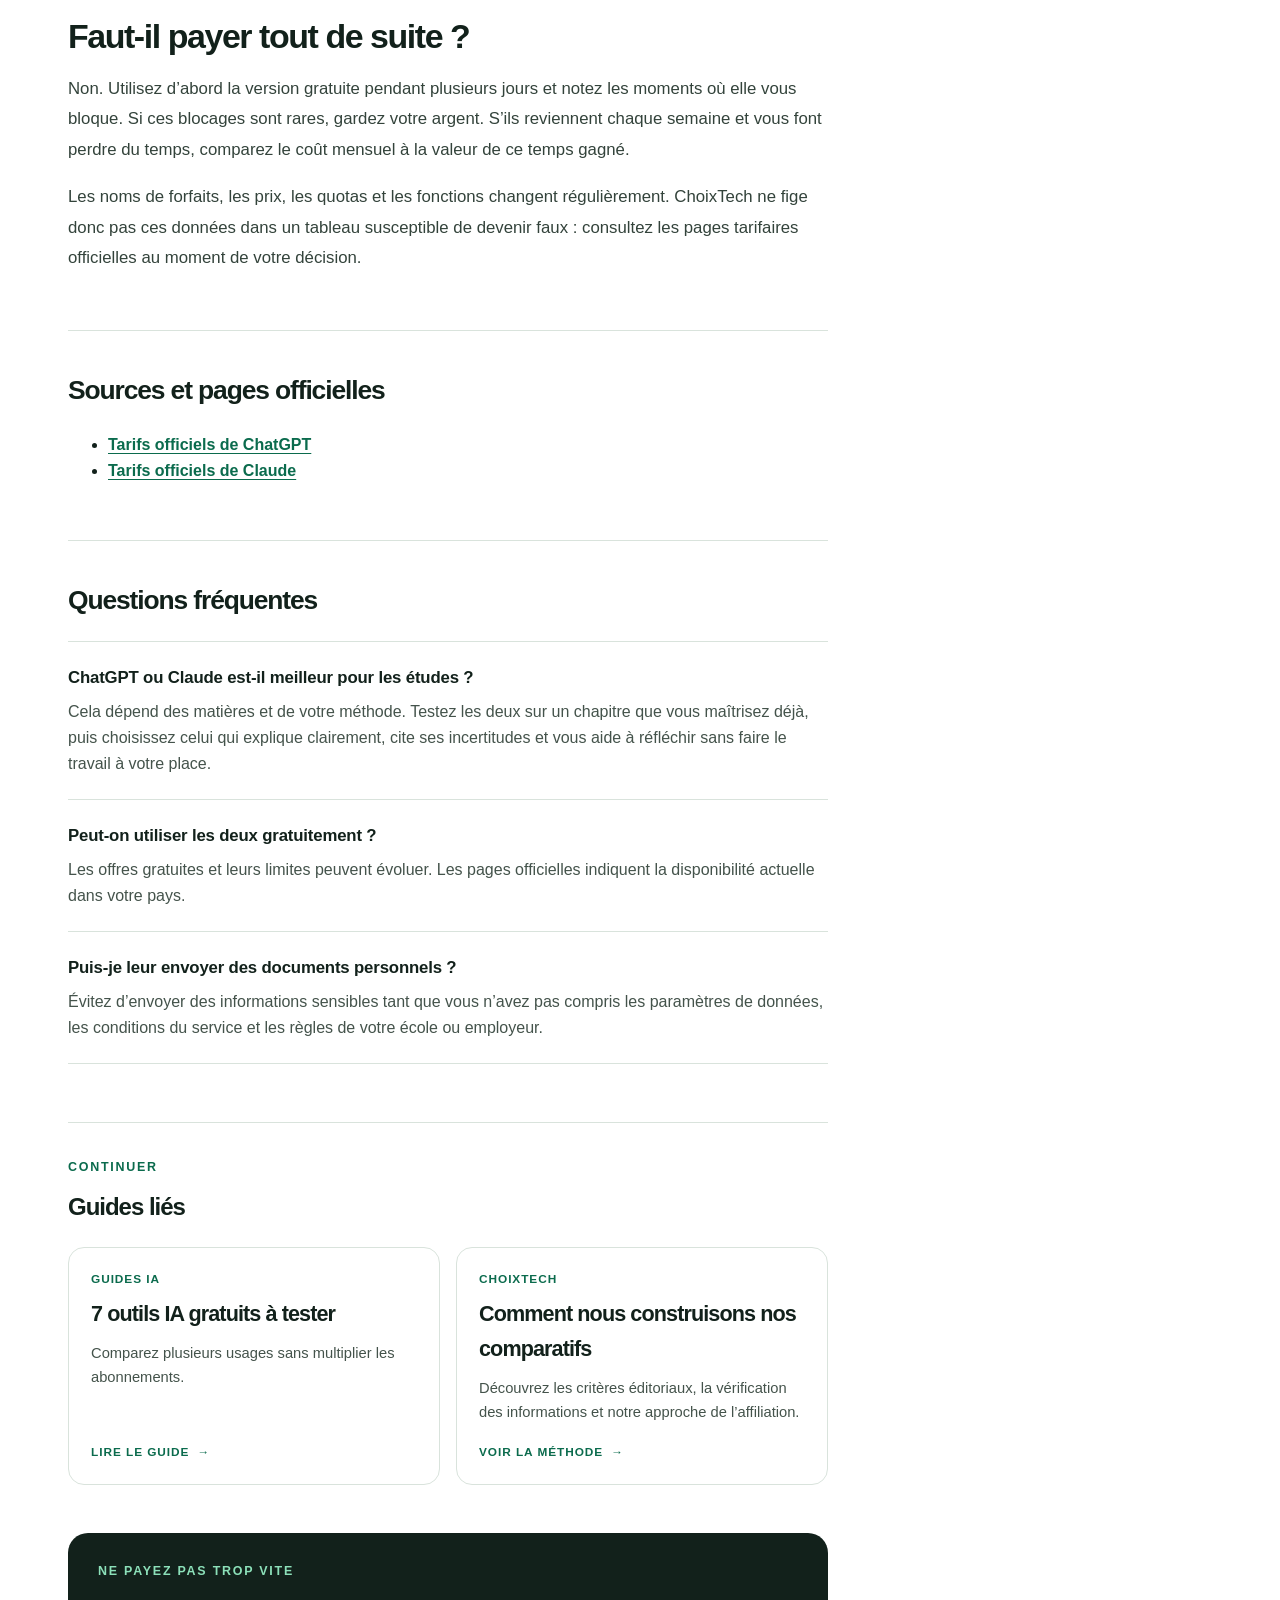
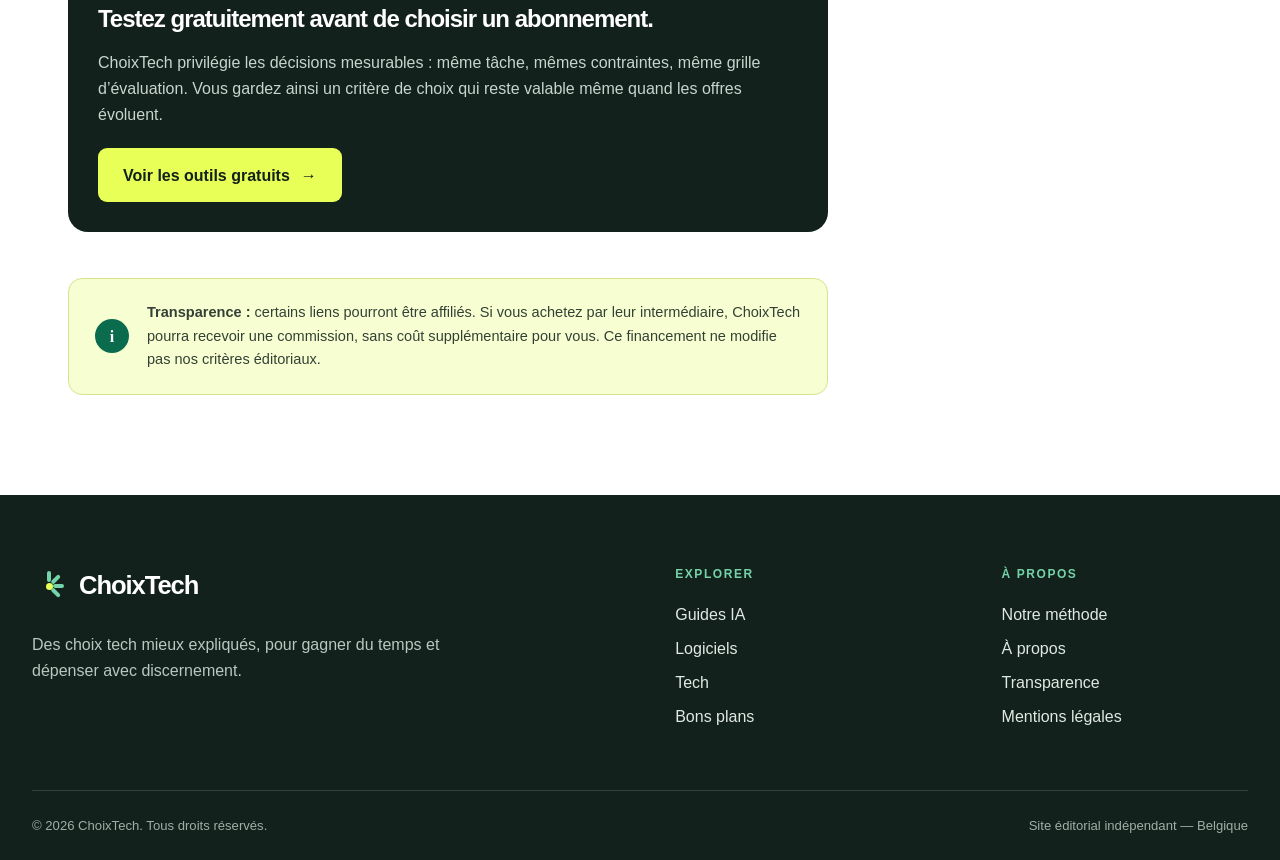
==== commit 18ad69e3: "Upgrade flagship comparison article" ====
--- a/guides-ia/chatgpt-vs-claude-2026/index.html
+++ b/guides-ia/chatgpt-vs-claude-2026/index.html
@@ -6,9 +6,11 @@
   <title>ChatGPT ou Claude en 2026 : lequel choisir selon votre usage ? | ChoixTech</title>
   <meta name="description" content="Une méthode simple et honnête pour comparer ChatGPT et Claude sur vos vraies tâches avant de choisir un abonnement.">
   <meta name="robots" content="index,follow,max-image-preview:large,max-snippet:-1,max-video-preview:-1">
+  <meta name="theme-color" content="#0b6b4d">
   <link rel="canonical" href="https://choixtech.de5.net/guides-ia/chatgpt-vs-claude-2026/">
   <link rel="icon" href="/favicon.svg" type="image/svg+xml">
   <link rel="stylesheet" href="/styles.css">
+  <link rel="stylesheet" href="/enhancements.css">
   <meta property="og:type" content="article">
   <meta property="og:locale" content="fr_BE">
   <meta property="og:site_name" content="ChoixTech">
@@ -22,26 +24,20 @@
   <meta name="twitter:image" content="https://choixtech.de5.net/images/compare-ai.webp">
 </head>
 <body>
-
   <a class="skip-link" href="#contenu">Aller au contenu</a>
   <header class="site-header">
     <div class="site-container header-inner">
-      
-  <a class="brand" href="/" aria-label="ChoixTech, accueil">
-    <span class="brand-mark" aria-hidden="true"><i></i><i></i><i></i><i></i></span>
-    <span>ChoixTech</span>
-  </a>
+      <a class="brand" href="/" aria-label="ChoixTech, accueil">
+        <span class="brand-mark" aria-hidden="true"><i></i><i></i><i></i><i></i></span>
+        <span>ChoixTech</span>
+      </a>
       <nav class="desktop-nav" aria-label="Navigation principale">
         <a href="/guides-ia/">Guides IA</a><a href="/logiciels/">Logiciels</a><a href="/tech/">Tech</a><a href="/bons-plans/">Bons plans</a>
       </nav>
-      <a class="search-shortcut" href="/#articles" aria-label="Parcourir les derniers guides">
-        <span aria-hidden="true"></span>
-      </a>
+      <a class="search-shortcut" href="/#articles" aria-label="Parcourir les derniers guides"><span aria-hidden="true"></span></a>
       <details class="mobile-menu">
         <summary aria-label="Ouvrir le menu"><span></span><span></span><span></span></summary>
-        <nav aria-label="Navigation mobile">
-          <a href="/guides-ia/">Guides IA</a><a href="/logiciels/">Logiciels</a><a href="/tech/">Tech</a><a href="/bons-plans/">Bons plans</a>
-        </nav>
+        <nav aria-label="Navigation mobile"><a href="/guides-ia/">Guides IA</a><a href="/logiciels/">Logiciels</a><a href="/tech/">Tech</a><a href="/bons-plans/">Bons plans</a></nav>
       </details>
     </div>
   </header>
@@ -49,66 +45,117 @@
   <main class="article-shell" id="contenu">
     <div class="site-container">
       <nav class="breadcrumb" aria-label="Fil d’Ariane">
-        <a href="/">Accueil</a><span aria-hidden="true">/</span>
-        <a href="/guides-ia/">Guides IA</a><span aria-hidden="true">/</span>
-        <span aria-current="page">ChatGPT vs Claude en 2026</span>
+        <a href="/">Accueil</a><span aria-hidden="true">/</span><a href="/guides-ia/">Guides IA</a><span aria-hidden="true">/</span><span aria-current="page">ChatGPT vs Claude en 2026</span>
       </nav>
       <header class="article-header">
         <p class="eyebrow">Comparatif pratique</p>
         <h1>ChatGPT ou Claude en 2026 : lequel choisir selon votre usage ?</h1>
         <p class="article-deck">Une méthode simple et honnête pour comparer ChatGPT et Claude sur vos vraies tâches avant de choisir un abonnement.</p>
         <div class="article-byline">
-          <span>Par la rédaction ChoixTech</span>
-          <span>Mis à jour le <time datetime="2026-07-27">27 juillet 2026</time></span>
-          <span>8 min de lecture</span>
+          <span>Par la rédaction ChoixTech</span><span>Mis à jour le <time datetime="2026-07-27">27 juillet 2026</time></span><span>8 min de lecture</span>
         </div>
       </header>
       <figure class="article-hero-image"><img src="/images/compare-ai.webp" alt="Deux assistants d’intelligence artificielle représentés face à face dans un collage vert et jaune" width="1200" height="675" fetchpriority="high"></figure>
+
       <div class="article-layout">
         <article class="article-body">
           <section class="takeaway-box" aria-labelledby="a-retenir">
             <h2 id="a-retenir">L’essentiel en 30 secondes</h2>
-            <ul><li>Le meilleur assistant dépend davantage de vos tâches que d’un classement général.</li><li>Testez les deux versions gratuites avec les mêmes cinq demandes avant de payer.</li><li>Vérifiez toujours les limites, fonctions et règles de confidentialité sur les pages officielles.</li></ul>
+            <ul>
+              <li>Le meilleur assistant dépend davantage de vos tâches que d’un classement général.</li>
+              <li>Testez les deux versions gratuites avec les mêmes cinq demandes avant de payer.</li>
+              <li>Vérifiez toujours les limites, fonctions et règles de confidentialité sur les pages officielles.</li>
+            </ul>
           </section>
-          
-              <section class="article-section" id="section-1">
-                <h2>Le verdict rapide</h2>
-                <p>Il n’existe pas de gagnant universel. Un assistant peut mieux convenir à la rédaction, tandis que l’autre s’intègre davantage à votre façon de rechercher, créer ou organiser un projet. Le bon choix est celui qui produit le résultat le plus fiable avec le moins de corrections sur vos tâches habituelles.</p><p>Commencez gratuitement. Un abonnement ne devient intéressant que si les limites gratuites vous ralentissent réellement ou si une fonction payante répond à un besoin précis et régulier.</p>
-                
-              </section>
-              <section class="article-section" id="section-2">
-                <h2>Le test de 30 minutes à faire vous-même</h2>
-                <p>Ouvrez les deux assistants dans deux onglets et utilisez exactement les mêmes instructions. Ne changez ni le contexte, ni les fichiers, ni le niveau de détail demandé. Notez chaque réponse sur cinq selon son exactitude, sa clarté et le temps nécessaire pour la corriger.</p>
-                <ul><li>Résumer un texte que vous connaissez déjà.</li><li>Expliquer une notion difficile avec un exemple.</li><li>Réécrire un message dans votre propre ton.</li><li>Construire un plan précis à partir de contraintes réelles.</li><li>Analyser un document non confidentiel et retrouver une information vérifiable.</li></ul>
-              </section>
-              <section class="article-section" id="section-3">
-                <h2>Les cinq critères qui comptent vraiment</h2>
-                <p>Comparez d’abord la qualité des réponses, puis la facilité d’utilisation. Regardez ensuite les limites du forfait, la gestion des fichiers et les paramètres liés à vos données. Une longue liste de fonctions ne vaut rien si vous n’en utilisez que deux.</p><p>Pour un usage scolaire ou professionnel, vérifiez systématiquement les réponses importantes dans une source fiable. Les deux outils peuvent produire une affirmation convaincante mais incorrecte.</p>
-                <ul><li>Fiabilité sur votre domaine et capacité à reconnaître l’incertitude.</li><li>Qualité de rédaction et respect de vos consignes.</li><li>Formats acceptés et simplicité du travail avec des documents.</li><li>Limites d’usage du forfait qui vous intéresse.</li><li>Contrôles de confidentialité adaptés aux informations manipulées.</li></ul>
-              </section>
-              <section class="article-section" id="section-4">
-                <h2>Faut-il payer tout de suite ?</h2>
-                <p>Non. Utilisez d’abord la version gratuite pendant plusieurs jours et notez les moments où elle vous bloque. Si ces blocages sont rares, gardez votre argent. S’ils reviennent chaque semaine et vous font perdre du temps, comparez le coût mensuel à la valeur de ce temps gagné.</p><p>Les noms de forfaits, les prix, les quotas et les fonctions changent régulièrement. ChoixTech ne fige donc pas ces données dans un tableau susceptible de devenir faux : consultez les pages tarifaires officielles au moment de votre décision.</p>
-                
-              </section>
+
+          <section class="decision-panel" aria-labelledby="decision-title">
+            <p class="eyebrow">Choix rapide</p>
+            <h2 id="decision-title">Commencez par votre usage, pas par la marque</h2>
+            <p>Plutôt que de chercher un vainqueur absolu, identifiez d’abord le type de tâche que vous répétez chaque semaine. C’est là que la comparaison devient utile.</p>
+            <div class="decision-grid">
+              <div class="decision-card"><strong>Rédaction</strong><h3>Mesurez le temps de correction</h3><p>Comparez le ton, la structure et le nombre de retouches nécessaires avant d’obtenir un texte utilisable.</p></div>
+              <div class="decision-card"><strong>Analyse</strong><h3>Testez sur un document connu</h3><p>Utilisez un contenu dont vous connaissez déjà les points importants afin de repérer rapidement les oublis ou erreurs.</p></div>
+              <div class="decision-card"><strong>Usage régulier</strong><h3>Regardez les limites réelles</h3><p>Un abonnement n’a de sens que si la version gratuite vous bloque souvent sur des tâches importantes.</p></div>
+            </div>
+          </section>
+
+          <section class="article-section" id="section-1">
+            <h2>Le verdict rapide</h2>
+            <p>Il n’existe pas de gagnant universel. Un assistant peut mieux convenir à la rédaction, tandis que l’autre s’intègre davantage à votre façon de rechercher, créer ou organiser un projet. Le bon choix est celui qui produit le résultat le plus fiable avec le moins de corrections sur vos tâches habituelles.</p>
+            <p>Commencez gratuitement. Un abonnement ne devient intéressant que si les limites gratuites vous ralentissent réellement ou si une fonction payante répond à un besoin précis et régulier.</p>
+          </section>
+
+          <aside class="editorial-note" aria-label="Conseil éditorial">
+            <span class="editorial-note-icon" aria-hidden="true">i</span>
+            <p><strong>Conseil ChoixTech :</strong> gardez vos cinq prompts de test dans une note. Quand une offre change ou qu’un nouveau modèle arrive, vous pouvez refaire exactement le même protocole au lieu de vous fier aux impressions.</p>
+          </aside>
+
+          <section class="article-section" id="section-2">
+            <h2>Le test de 30 minutes à faire vous-même</h2>
+            <p>Ouvrez les deux assistants dans deux onglets et utilisez exactement les mêmes instructions. Ne changez ni le contexte, ni les fichiers, ni le niveau de détail demandé. Notez chaque réponse sur cinq selon son exactitude, sa clarté et le temps nécessaire pour la corriger.</p>
+            <ul>
+              <li>Résumer un texte que vous connaissez déjà.</li>
+              <li>Expliquer une notion difficile avec un exemple.</li>
+              <li>Réécrire un message dans votre propre ton.</li>
+              <li>Construire un plan précis à partir de contraintes réelles.</li>
+              <li>Analyser un document non confidentiel et retrouver une information vérifiable.</li>
+            </ul>
+          </section>
+
+          <section class="article-section" id="section-3">
+            <h2>Les cinq critères qui comptent vraiment</h2>
+            <p>Comparez d’abord la qualité des réponses, puis la facilité d’utilisation. Regardez ensuite les limites du forfait, la gestion des fichiers et les paramètres liés à vos données. Une longue liste de fonctions ne vaut rien si vous n’en utilisez que deux.</p>
+            <p>Pour un usage scolaire ou professionnel, vérifiez systématiquement les réponses importantes dans une source fiable. Les deux outils peuvent produire une affirmation convaincante mais incorrecte.</p>
+            <ul>
+              <li>Fiabilité sur votre domaine et capacité à reconnaître l’incertitude.</li>
+              <li>Qualité de rédaction et respect de vos consignes.</li>
+              <li>Formats acceptés et simplicité du travail avec des documents.</li>
+              <li>Limites d’usage du forfait qui vous intéresse.</li>
+              <li>Contrôles de confidentialité adaptés aux informations manipulées.</li>
+            </ul>
+          </section>
+
+          <section class="article-section" id="section-4">
+            <h2>Faut-il payer tout de suite ?</h2>
+            <p>Non. Utilisez d’abord la version gratuite pendant plusieurs jours et notez les moments où elle vous bloque. Si ces blocages sont rares, gardez votre argent. S’ils reviennent chaque semaine et vous font perdre du temps, comparez le coût mensuel à la valeur de ce temps gagné.</p>
+            <p>Les noms de forfaits, les prix, les quotas et les fonctions changent régulièrement. ChoixTech ne fige donc pas ces données dans un tableau susceptible de devenir faux : consultez les pages tarifaires officielles au moment de votre décision.</p>
+          </section>
+
           <section class="sources-box"><h2>Sources et pages officielles</h2><ul><li><a href="https://chatgpt.com/pricing/" target="_blank" rel="noopener noreferrer">Tarifs officiels de ChatGPT</a></li><li><a href="https://claude.com/pricing" target="_blank" rel="noopener noreferrer">Tarifs officiels de Claude</a></li></ul></section>
+
           <section class="faq-block" aria-labelledby="questions">
             <h2 id="questions">Questions fréquentes</h2>
-            <div class="faq-item"><h3>ChatGPT ou Claude est-il meilleur pour les études ?</h3><p>Cela dépend des matières et de votre méthode. Testez les deux sur un chapitre que vous maîtrisez déjà, puis choisissez celui qui explique clairement, cite ses incertitudes et vous aide à réfléchir sans faire le travail à votre place.</p></div><div class="faq-item"><h3>Peut-on utiliser les deux gratuitement ?</h3><p>Les offres gratuites et leurs limites peuvent évoluer. Les pages officielles indiquent la disponibilité actuelle dans votre pays.</p></div><div class="faq-item"><h3>Puis-je leur envoyer des documents personnels ?</h3><p>Évitez d’envoyer des informations sensibles tant que vous n’avez pas compris les paramètres de données, les conditions du service et les règles de votre école ou employeur.</p></div>
+            <div class="faq-item"><h3>ChatGPT ou Claude est-il meilleur pour les études ?</h3><p>Cela dépend des matières et de votre méthode. Testez les deux sur un chapitre que vous maîtrisez déjà, puis choisissez celui qui explique clairement, cite ses incertitudes et vous aide à réfléchir sans faire le travail à votre place.</p></div>
+            <div class="faq-item"><h3>Peut-on utiliser les deux gratuitement ?</h3><p>Les offres gratuites et leurs limites peuvent évoluer. Les pages officielles indiquent la disponibilité actuelle dans votre pays.</p></div>
+            <div class="faq-item"><h3>Puis-je leur envoyer des documents personnels ?</h3><p>Évitez d’envoyer des informations sensibles tant que vous n’avez pas compris les paramètres de données, les conditions du service et les règles de votre école ou employeur.</p></div>
           </section>
-          
-  <aside class="disclosure" aria-label="Transparence sur l’affiliation">
-    <span class="disclosure-icon" aria-hidden="true">i</span>
-    <p><strong>Transparence :</strong> certains liens pourront être affiliés. Si vous achetez par leur intermédiaire, ChoixTech pourra recevoir une commission, sans coût supplémentaire pour vous. Ce financement ne modifie pas nos critères éditoriaux.</p>
-  </aside>
+
+          <section class="related-guides" aria-labelledby="related-title">
+            <div class="related-guides-head"><div><p class="eyebrow">Continuer</p><h2 id="related-title">Guides liés</h2></div></div>
+            <div class="related-guides-grid">
+              <a class="related-guide" href="/guides-ia/outils-ia-gratuits/"><span>Guides IA</span><h3>7 outils IA gratuits à tester</h3><p>Comparez plusieurs usages sans multiplier les abonnements.</p><span class="text-link">Lire le guide <span aria-hidden="true">→</span></span></a>
+              <a class="related-guide" href="/methodologie/"><span>ChoixTech</span><h3>Comment nous construisons nos comparatifs</h3><p>Découvrez les critères éditoriaux, la vérification des informations et notre approche de l’affiliation.</p><span class="text-link">Voir la méthode <span aria-hidden="true">→</span></span></a>
+            </div>
+          </section>
+
+          <section class="reader-cta" aria-labelledby="reader-cta-title">
+            <p class="eyebrow">Ne payez pas trop vite</p>
+            <h2 id="reader-cta-title">Testez gratuitement avant de choisir un abonnement.</h2>
+            <p>ChoixTech privilégie les décisions mesurables : même tâche, mêmes contraintes, même grille d’évaluation. Vous gardez ainsi un critère de choix qui reste valable même quand les offres évoluent.</p>
+            <a class="button" href="/guides-ia/outils-ia-gratuits/">Voir les outils gratuits <span aria-hidden="true">→</span></a>
+          </section>
+
+          <aside class="disclosure" aria-label="Transparence sur l’affiliation">
+            <span class="disclosure-icon" aria-hidden="true">i</span>
+            <p><strong>Transparence :</strong> certains liens pourront être affiliés. Si vous achetez par leur intermédiaire, ChoixTech pourra recevoir une commission, sans coût supplémentaire pour vous. Ce financement ne modifie pas nos critères éditoriaux.</p>
+          </aside>
         </article>
+
         <aside class="article-sidebar">
           <div class="article-sidebar-inner">
             <h2>Dans ce guide</h2>
             <nav aria-label="Sommaire de l’article">
-              <a href="#a-retenir">L’essentiel</a>
-              <a href="#section-1">Le verdict rapide</a><a href="#section-2">Le test de 30 minutes à faire vous-même</a><a href="#section-3">Les cinq critères qui comptent vraiment</a><a href="#section-4">Faut-il payer tout de suite ?</a>
-              <a href="#questions">Questions fréquentes</a>
+              <a href="#a-retenir">L’essentiel</a><a href="#decision-title">Choix rapide</a><a href="#section-1">Le verdict rapide</a><a href="#section-2">Le test de 30 minutes</a><a href="#section-3">Les cinq critères</a><a href="#section-4">Faut-il payer ?</a><a href="#questions">Questions fréquentes</a>
             </nav>
           </div>
         </aside>
@@ -118,31 +165,13 @@
 
   <footer class="site-footer">
     <div class="site-container footer-grid">
-      <div class="footer-intro">
-        
-  <a class="brand" href="/" aria-label="ChoixTech, accueil">
-    <span class="brand-mark" aria-hidden="true"><i></i><i></i><i></i><i></i></span>
-    <span>ChoixTech</span>
-  </a>
-        <p>Des choix tech mieux expliqués, pour gagner du temps et dépenser avec discernement.</p>
-      </div>
-      <div class="footer-column">
-        <h2>Explorer</h2>
-        <a href="/guides-ia/">Guides IA</a><a href="/logiciels/">Logiciels</a><a href="/tech/">Tech</a><a href="/bons-plans/">Bons plans</a>
-      </div>
-      <div class="footer-column">
-        <h2>À propos</h2>
-        <a href="/methodologie/">Notre méthode</a>
-        <a href="/a-propos/">À propos</a>
-        <a href="/transparence/">Transparence</a>
-        <a href="/mentions-legales/">Mentions légales</a>
-      </div>
+      <div class="footer-intro"><a class="brand" href="/" aria-label="ChoixTech, accueil"><span class="brand-mark" aria-hidden="true"><i></i><i></i><i></i><i></i></span><span>ChoixTech</span></a><p>Des choix tech mieux expliqués, pour gagner du temps et dépenser avec discernement.</p></div>
+      <div class="footer-column"><h2>Explorer</h2><a href="/guides-ia/">Guides IA</a><a href="/logiciels/">Logiciels</a><a href="/tech/">Tech</a><a href="/bons-plans/">Bons plans</a></div>
+      <div class="footer-column"><h2>À propos</h2><a href="/methodologie/">Notre méthode</a><a href="/a-propos/">À propos</a><a href="/transparence/">Transparence</a><a href="/mentions-legales/">Mentions légales</a></div>
     </div>
-    <div class="site-container footer-bottom">
-      <p>© 2026 ChoixTech. Tous droits réservés.</p>
-      <p>Site éditorial indépendant — Belgique</p>
-    </div>
+    <div class="site-container footer-bottom"><p>© 2026 ChoixTech. Tous droits réservés.</p><p>Site éditorial indépendant — Belgique</p></div>
   </footer>
+
 <script type="application/ld+json">{"@context":"https://schema.org","@type":"WebSite","name":"ChoixTech","url":"https://choixtech.de5.net","description":"Des comparatifs indépendants, des guides pratiques et des bons plans expliqués clairement pour choisir vos outils IA, logiciels et produits tech.","inLanguage":"fr-BE","publisher":{"@type":"Organization","name":"ChoixTech","url":"https://choixtech.de5.net"}}</script>
 <script type="application/ld+json">{"@context":"https://schema.org","@type":"Article","headline":"ChatGPT ou Claude en 2026 : lequel choisir selon votre usage ?","description":"Une méthode simple et honnête pour comparer ChatGPT et Claude sur vos vraies tâches avant de choisir un abonnement.","image":["https://choixtech.de5.net/images/compare-ai.webp"],"datePublished":"2026-07-27","dateModified":"2026-07-27","inLanguage":"fr-BE","mainEntityOfPage":"https://choixtech.de5.net/guides-ia/chatgpt-vs-claude-2026/","author":{"@type":"Organization","name":"Rédaction ChoixTech","url":"https://choixtech.de5.net/a-propos/"},"publisher":{"@type":"Organization","name":"ChoixTech","url":"https://choixtech.de5.net"}}</script>
 <script type="application/ld+json">{"@context":"https://schema.org","@type":"BreadcrumbList","itemListElement":[{"@type":"ListItem","position":1,"name":"Accueil","item":"https://choixtech.de5.net/"},{"@type":"ListItem","position":2,"name":"Guides IA","item":"https://choixtech.de5.net/guides-ia/"},{"@type":"ListItem","position":3,"name":"ChatGPT vs Claude en 2026","item":"https://choixtech.de5.net/guides-ia/chatgpt-vs-claude-2026/"}]}</script>
--- a/enhancements.css
+++ b/enhancements.css
@@ -0,0 +1,97 @@
+/* ChoixTech — progressive UX enhancements */
+.search-shortcut {
+  appearance: none;
+  padding: 0;
+  cursor: pointer;
+  color: inherit;
+  font: inherit;
+}
+
+body.search-open { overflow: hidden; }
+
+.search-dialog {
+  width: min(760px, calc(100% - 32px));
+  max-height: min(760px, calc(100dvh - 48px));
+  padding: 0;
+  border: 0;
+  border-radius: 22px;
+  background: #fff;
+  color: var(--ink);
+  box-shadow: 0 30px 90px rgba(18, 33, 27, .28);
+}
+.search-dialog::backdrop { background: rgba(18, 33, 27, .58); backdrop-filter: blur(7px); }
+.search-panel { padding: 26px; }
+.search-panel-header { display:flex; align-items:flex-start; justify-content:space-between; gap:24px; margin-bottom:22px; }
+.search-panel-header h2 { margin:3px 0 0; font-size:clamp(1.8rem,5vw,2.55rem); line-height:1.05; }
+.search-close { display:grid; width:44px; height:44px; flex:0 0 44px; place-items:center; border:1px solid var(--line); border-radius:50%; background:#fff; color:var(--ink); cursor:pointer; font-size:1.5rem; line-height:1; }
+.search-close:hover { background:var(--mint); border-color:var(--green); }
+.search-field-wrap { position:relative; }
+.search-field-wrap::before { position:absolute; top:50%; left:19px; width:15px; height:15px; border:2px solid var(--green); border-radius:50%; content:""; transform:translateY(-57%); pointer-events:none; }
+.search-field-wrap::after { position:absolute; top:50%; left:33px; width:8px; height:2px; border-radius:99px; background:var(--green); content:""; transform:translateY(6px) rotate(45deg); pointer-events:none; }
+.search-field { width:100%; min-height:58px; padding:15px 18px 15px 52px; border:1px solid #b9c9bf; border-radius:12px; background:#fff; color:var(--ink); font:inherit; font-size:1.05rem; }
+.search-field:focus { border-color:var(--green); outline:3px solid rgba(11,107,77,.14); }
+.search-help { margin:10px 2px 0; color:var(--muted); font-size:.82rem; }
+.search-results { display:grid; gap:10px; max-height:440px; margin-top:20px; overflow:auto; overscroll-behavior:contain; }
+.search-result { display:grid; grid-template-columns:1fr auto; align-items:center; gap:20px; padding:16px 17px; border:1px solid var(--line); border-radius:12px; background:#fff; transition:.18s ease; }
+.search-result:hover,.search-result:focus-visible { border-color:var(--green); background:var(--mint); transform:translateY(-1px); }
+.search-result strong { display:block; margin-bottom:3px; font-size:1rem; }
+.search-result small { color:var(--muted); }
+.search-result-arrow { color:var(--green); font-size:1.35rem; font-weight:900; }
+.search-empty { padding:25px; border:1px dashed #b9c9bf; border-radius:12px; background:var(--paper); color:var(--muted); text-align:center; }
+
+.hero-proof { display:flex; flex-wrap:wrap; gap:8px 18px; margin:24px 0 0; padding:0; color:var(--muted); font-size:.86rem; list-style:none; }
+.hero-proof li { display:inline-flex; align-items:center; gap:7px; }
+.hero-proof li::before { display:grid; width:18px; height:18px; place-items:center; border-radius:50%; background:var(--mint); color:var(--green); content:"✓"; font-size:.7rem; font-weight:900; }
+
+/* Premium editorial modules */
+.decision-panel { margin:34px 0; padding:28px; border:1px solid var(--line); border-radius:20px; background:linear-gradient(135deg,var(--mint),#fff 72%); }
+.decision-panel > p { max-width:720px; color:var(--muted); }
+.decision-grid { display:grid; grid-template-columns:repeat(3,minmax(0,1fr)); gap:12px; margin-top:20px; }
+.decision-card { padding:18px; border:1px solid rgba(11,107,77,.18); border-radius:14px; background:rgba(255,255,255,.88); }
+.decision-card strong { display:block; margin-bottom:6px; color:var(--green); font-size:.78rem; letter-spacing:.07em; text-transform:uppercase; }
+.decision-card h3 { margin-bottom:8px; font-size:1.12rem; line-height:1.2; }
+.decision-card p { margin:0; color:var(--muted); font-size:.92rem; }
+
+.editorial-note { display:grid; grid-template-columns:auto 1fr; gap:16px; margin:30px 0; padding:20px 22px; border-left:4px solid var(--green); border-radius:0 14px 14px 0; background:var(--paper); }
+.editorial-note-icon { display:grid; width:32px; height:32px; place-items:center; border-radius:50%; background:var(--lemon); font-weight:900; }
+.editorial-note p { margin:0; color:var(--muted); }
+
+.related-guides { margin-top:58px; padding-top:36px; border-top:1px solid var(--line); }
+.related-guides-head { display:flex; align-items:end; justify-content:space-between; gap:24px; margin-bottom:20px; }
+.related-guides-head h2 { margin:0; }
+.related-guides-grid { display:grid; grid-template-columns:repeat(2,minmax(0,1fr)); gap:16px; }
+.related-guide { display:flex; min-height:180px; flex-direction:column; padding:22px; border:1px solid var(--line); border-radius:16px; background:#fff; transition:.18s ease; }
+.related-guide:hover { border-color:var(--green); box-shadow:0 14px 34px rgba(18,33,27,.08); transform:translateY(-3px); }
+.related-guide span { color:var(--green); font-size:.74rem; font-weight:850; letter-spacing:.08em; text-transform:uppercase; }
+.related-guide h3 { margin:8px 0 10px; font-size:1.35rem; }
+.related-guide p { margin:0 0 18px; color:var(--muted); font-size:.92rem; }
+.related-guide .text-link { margin-top:auto; }
+
+.reader-cta { margin:48px 0 12px; padding:30px; border-radius:20px; background:var(--ink); color:#fff; }
+.reader-cta .eyebrow { color:#8ce0b9; }
+.reader-cta h2 { margin-bottom:12px; color:#fff; }
+.reader-cta p { max-width:680px; margin-bottom:20px; color:#c8d5ce; }
+.reader-cta .button { background:var(--lemon); color:var(--ink); box-shadow:none; }
+.reader-cta .button:hover { background:#f0ff8a; }
+
+.article-card-link:focus-visible,.category-card:focus-visible,.button:focus-visible { outline-offset:3px; }
+
+@media (prefers-reduced-motion:reduce) {
+  html { scroll-behavior:auto; }
+  *,*::before,*::after { scroll-behavior:auto !important; transition-duration:.01ms !important; animation-duration:.01ms !important; }
+}
+
+@media (max-width:800px) {
+  .decision-grid { grid-template-columns:1fr; }
+  .related-guides-grid { grid-template-columns:1fr; }
+  .related-guides-head { align-items:flex-start; flex-direction:column; }
+}
+
+@media (max-width:700px) {
+  .search-dialog { width:calc(100% - 20px); max-height:calc(100dvh - 20px); border-radius:16px; }
+  .search-panel { padding:20px; }
+  .search-panel-header { gap:12px; }
+  .search-result { grid-template-columns:1fr auto; padding:14px; }
+  .hero-proof { margin-top:20px; }
+  .decision-panel,.reader-cta { padding:22px; border-radius:16px; }
+}
